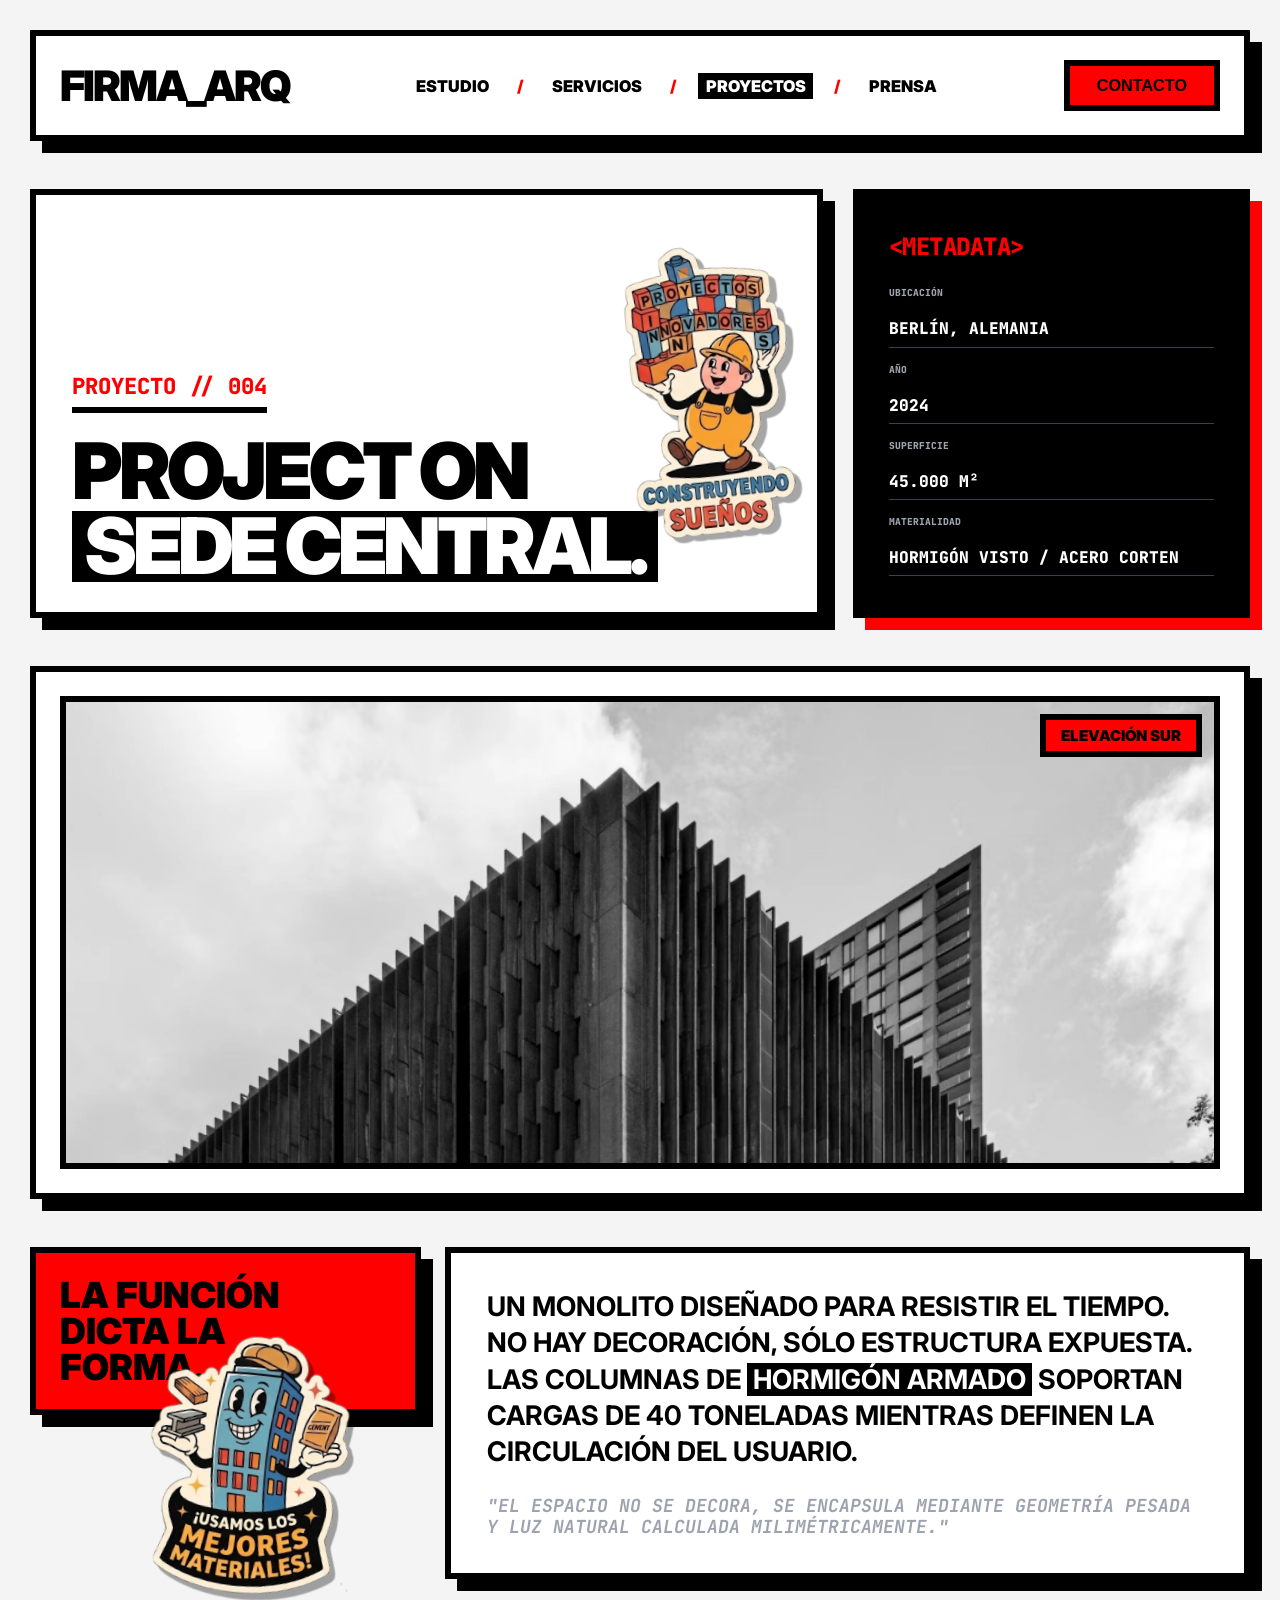
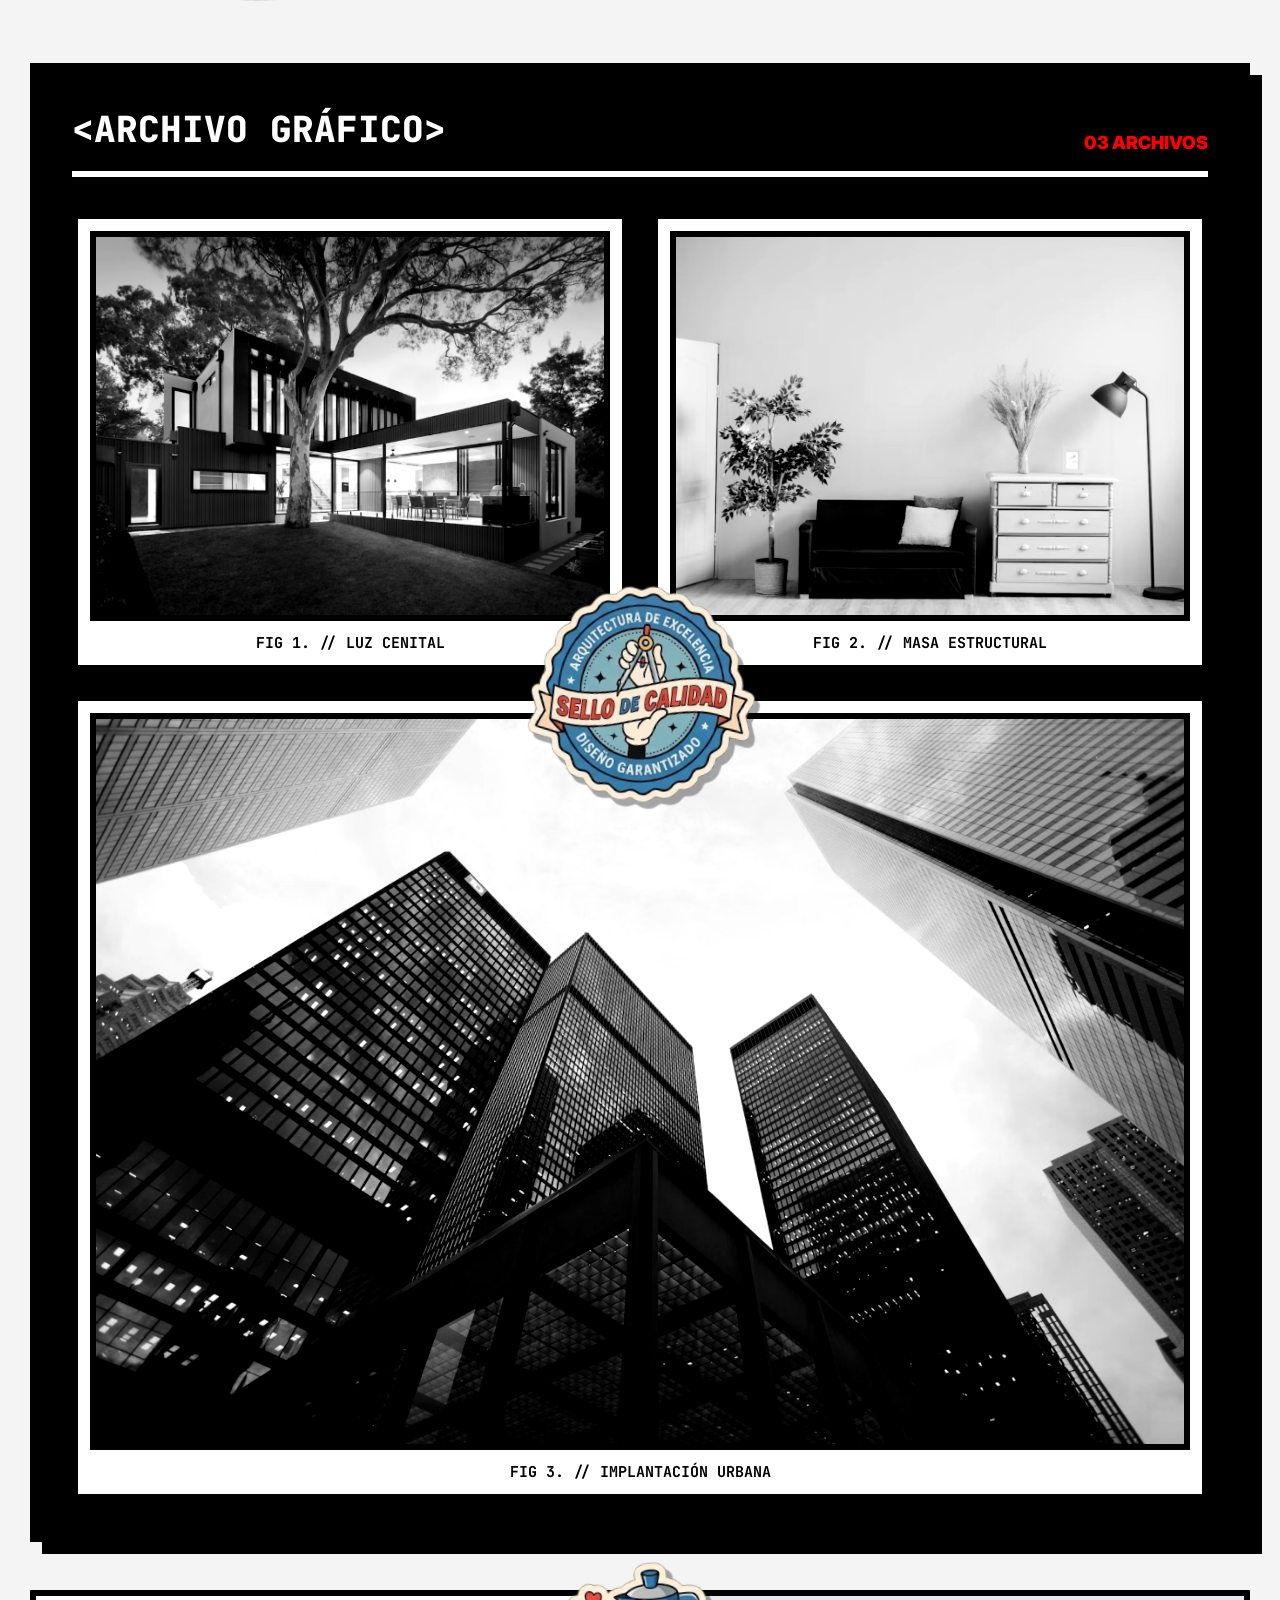
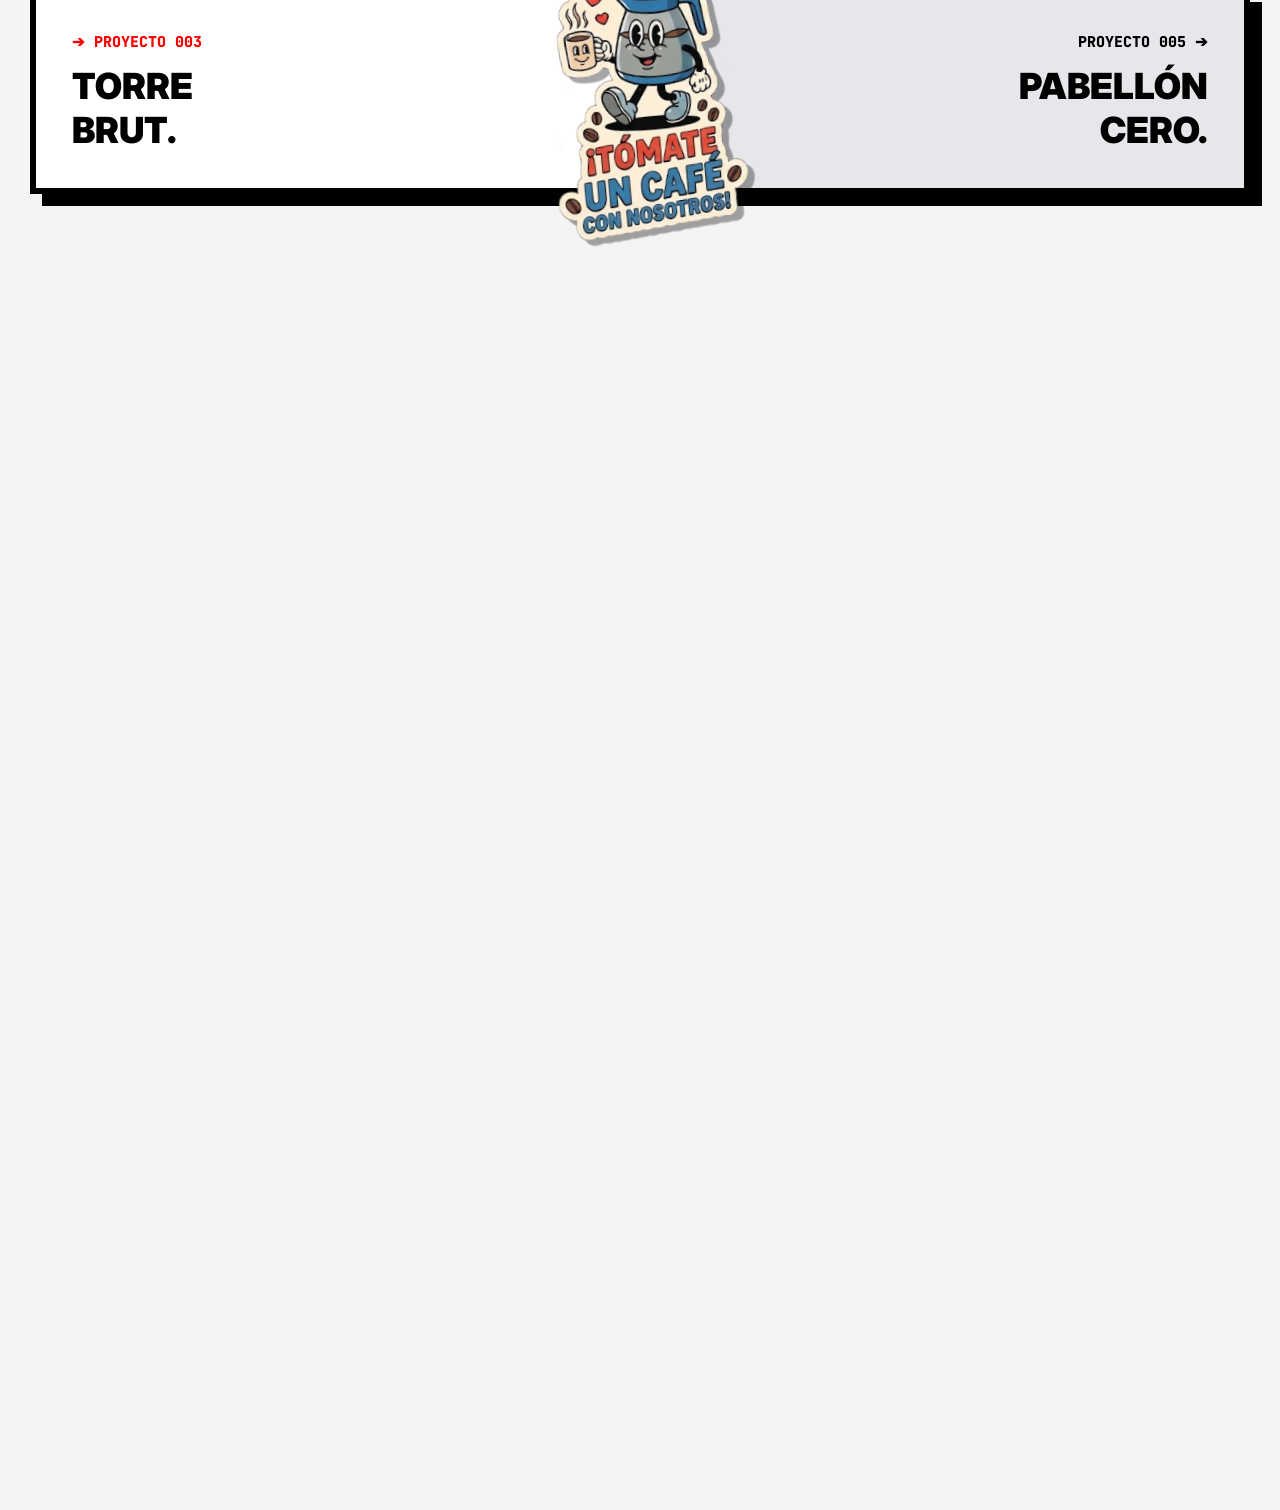
==== ivansanchez-amandajaneiro-p1/html/proyectoFirmaArq.html @ 45f23e9b "Renombrar pagina principal y anadir estilos firma_arq.html -> proyectoFirmaArq.html Anade index.html" ====
<!DOCTYPE html>
<html lang="es">
<head>
    <meta charset="UTF-8">
    <meta name="viewport" content="width=device-width, initial-scale=1.0">
    <title>FIRMA_ARQ // PROJECT ON SEDE CENTRAL</title>
    <link rel="stylesheet" href="../css/firma_arq.css">
    <link rel="icon" type="image/svg+xml" href="../img/favicon.svg">
</head>
<body>

    <!-- CABECERA -->
    <header class="cabecera">
        <h1 class="marca">
            <a href="#">FIRMA_ARQ</a>
        </h1>
        
        <nav class="menu" aria-label="Menú principal">
            <a href="#">ESTUDIO</a>
            <span class="menu-separador" aria-hidden="true">/</span>
            <a href="#">SERVICIOS</a>
            <span class="menu-separador" aria-hidden="true">/</span>
            <a href="#" class="activo">PROYECTOS</a>
            <span class="menu-separador" aria-hidden="true">/</span>
            <a href="#">PRENSA</a>
        </nav>
        
        <button class="boton-contacto">
            CONTACTO
        </button>
    </header>

    <main class="contenido">
        
        <!-- PROYECTO + METADATA -->
        <article class="proyecto-intro">
            <header class="proyecto-portada">
                <span class="proyecto-codigo">PROYECTO // 004</span>
                <h2 class="proyecto-titulo">
                    PROJECT ON<br>
                    <span class="proyecto-subtitulo">SEDE CENTRAL.</span>
                </h2>
            </header>

            <aside class="ficha" aria-label="Ficha técnica del proyecto">
                <h3 class="ficha-titulo">&lt;METADATA&gt;</h3>
                <dl class="ficha-datos">
                    <dt class="ficha-clave">UBICACIÓN</dt>
                    <dd class="ficha-valor">BERLÍN, ALEMANIA</dd>

                    <dt class="ficha-clave">AÑO</dt>
                    <dd class="ficha-valor">2024</dd>

                    <dt class="ficha-clave">SUPERFICIE</dt>
                    <dd class="ficha-valor">45.000 M²</dd>

                    <dt class="ficha-clave">MATERIALIDAD</dt>
                    <dd class="ficha-valor">HORMIGÓN VISTO / ACERO CORTEN</dd>
                </dl>
            </aside>

            <!-- STICKER 1: CONSTRUCTOR -->
            <img src="../img/Constructor.png" alt="Sticker Constructor" class="sticker sticker--constructor">
        </article>

        <!-- FOTOGRAFÍA PANORÁMICA -->
        <section class="panoramica-contenedor">
            <figure class="panoramica">
                <figcaption class="panoramica-etiqueta">
                    ELEVACIÓN SUR
                </figcaption>
                <img src="../img/sede.PNG" alt="Vista exterior Sede Central">
            </figure>
        </section>

        <!-- MANIFIESTO -->
        <section class="manifiesto">
            <header class="manifiesto-destacado">
                <h3 class="manifiesto-lema">LA FUNCIÓN<br>DICTA LA<br>FORMA.</h3>
                <!-- STICKER 2: EDIFICIO -->
                <img src="../img/Edificio.png" alt="Sticker Edificio" class="sticker sticker--edificio">
            </header>
            
            <blockquote class="manifiesto-cuerpo">
                <p class="manifiesto-parrafo">
                    UN MONOLITO DISEÑADO PARA RESISTIR EL TIEMPO. NO HAY DECORACIÓN, SÓLO ESTRUCTURA EXPUESTA. LAS COLUMNAS DE 
                    <strong class="manifiesto-resaltado">HORMIGÓN ARMADO</strong> 
                    SOPORTAN CARGAS DE 40 TONELADAS MIENTRAS DEFINEN LA CIRCULACIÓN DEL USUARIO.
                </p>
                <cite class="manifiesto-cita">
                    "EL ESPACIO NO SE DECORA, SE ENCAPSULA MEDIANTE GEOMETRÍA PESADA Y LUZ NATURAL CALCULADA MILIMÉTRICAMENTE."
                </cite>
            </blockquote>
        </section>

        <!-- GALERÍA TÉCNICA -->
        <section class="galeria">
            <header class="galeria-cabecera">
                <h3 class="galeria-titulo">&lt;ARCHIVO GRÁFICO&gt;</h3>
                <span class="galeria-contador">03 ARCHIVOS</span>
            </header>
            
            <section class="galeria-malla">
                <figure class="galeria-figura">
                    <picture class="aspecto-cuadrado">
                        <img src="../img/fig1.PNG" alt="Interior Brutalista">
                    </picture>
                    <figcaption class="galeria-pie">FIG 1. // LUZ CENITAL</figcaption>
                </figure>
                <figure class="galeria-figura">
                    <picture class="aspecto-cuadrado">
                        <img src="../img/fig2.PNG" alt="Detalle Estructura">
                    </picture>
                    <figcaption class="galeria-pie">FIG 2. // MASA ESTRUCTURAL</figcaption>
                </figure>

                <!-- STICKER 3: SELLO DE CALIDAD -->
                <img src="../img/SelloCalidad.png" alt="Sticker Sello de Calidad" class="sticker sticker--sello">
            </section>
            
            <!-- Foto panorámica inferior -->
            <figure class="galeria-figura">
                <picture class="aspecto-panoramico">
                    <img src="../img/fig3.PNG" alt="Perspectiva Urbana">
                </picture>
                <figcaption class="galeria-pie">FIG 3. // IMPLANTACIÓN URBANA</figcaption>
            </figure>
        </section>

        <!-- NAVEGACIÓN INFERIOR -->
        <nav class="navegacion-proyectos" aria-label="Navegación de proyectos">
            <a href="#" class="enlace-proyecto enlace-anterior">
                <span class="enlace-etiqueta">➔ PROYECTO 003</span>
                <h4 class="enlace-nombre">TORRE<br>BRUT.</h4>
            </a>

            <a href="#" class="enlace-proyecto enlace-siguiente">
                <span class="enlace-etiqueta">PROYECTO 005 ➔</span>
                <h4 class="enlace-nombre">PABELLÓN<br>CERO.</h4>
            </a>

            <!-- STICKER 4: CAFÉ -->
            <img src="../img/Cafe.png" alt="Sticker Café" class="sticker sticker--cafe">
        </nav>

    </main>

</body>
</html>
---- ivansanchez-amandajaneiro-p1/css/firma_arq.css ----
@import url('https://fonts.googleapis.com/css2?family=Inter:wght@700;900&family=JetBrains+Mono:wght@800&display=swap');

:root {
    --negro: #000000;
    --blanco: #FFFFFF;
    --rojo: #FF0000;
    --gris-bg: #f4f4f4;
    --gris-borde: #374151;
    --gris-texto: #9ca3af;
    --borde-brutal: 8px solid var(--negro);
    --sombra-negra: 16px 16px 0px 0px var(--negro);
    --sombra-roja: 16px 16px 0px 0px var(--rojo);
}

* {
    box-sizing: border-box;
    -webkit-font-smoothing: antialiased;
    -moz-osx-font-smoothing: grayscale;
}

body {
    zoom: 0.75; /* Simula la vista de navegador al 75% */
    background-color: var(--gris-bg);
    color: var(--negro);
    font-family: 'Inter', system-ui, -apple-system, sans-serif;
    margin: 0;
    padding: 1rem;
    text-transform: uppercase;
    overflow-x: hidden;
    min-height: 100vh;
    display: flex;
    flex-direction: column;
    gap: 2.5rem;
}

img {
    display: block;
    width: 100%;
    height: 100%;
    object-fit: cover;
    filter: grayscale(100%) contrast(120%);
}

/* <--- ESTILOS GENERALES Y ANIMACIONES DE LOS STICKERS ---> */
img.sticker {
    position: absolute;
    width: auto;
    height: auto;
    border: none !important;
    filter: drop-shadow(8px 8px 0px rgba(0, 0, 0, 0.35)) !important;
    z-index: 30;
    pointer-events: auto;
    cursor: pointer;
    user-select: none;
    transition: transform 0.25s cubic-bezier(0.34, 1.56, 0.64, 1), filter 0.25s ease;
}

img.sticker:hover {
    z-index: 50;
    filter: drop-shadow(14px 14px 0px rgba(0, 0, 0, 0.5)) !important;
}

/* <--- CABECERA PRINCIPAL ---> */
.cabecera {
    width: 100%;
    display: flex;
    flex-direction: column;
    justify-content: space-between;
    align-items: center;
    border: var(--borde-brutal);
    box-shadow: var(--sombra-negra);
    background-color: var(--blanco);
    padding: 1.5rem;
    gap: 1.5rem;
}

.marca {
    font-size: 2.25rem;
    line-height: 1;
    font-weight: 900;
    letter-spacing: -0.05em;
    margin: 0;
}

.marca a {
    text-decoration: none;
    color: inherit;
    transition: color 0.15s ease;
}

.marca a:hover {
    color: var(--rojo);
}

.menu {
    display: flex;
    flex-wrap: wrap;
    justify-content: center;
    align-items: center;
    gap: 1.25rem;
    font-weight: 900;
    font-size: 1.15rem;
}

.menu a {
    text-decoration: none;
    color: inherit;
    padding: 0.25rem 0.6rem;
    transition: background-color 0.15s ease, color 0.15s ease;
}

.menu a:hover {
    background-color: var(--negro);
    color: var(--blanco);
}

.menu a.activo {
    background-color: var(--negro);
    color: var(--blanco);
}

.menu-separador {
    color: var(--rojo);
    font-weight: 900;
}

.boton-contacto {
    background-color: var(--rojo);
    color: var(--negro);
    border: var(--borde-brutal);
    padding: 0.85rem 2.25rem;
    font-weight: 900;
    font-size: 1.35rem;
    cursor: pointer;
    white-space: nowrap;
    box-shadow: none;
    transform: translate(0, 0);
    transition: transform 0.15s ease, box-shadow 0.15s ease;
}

.boton-contacto:hover {
    transform: translate(-4px, -4px);
    box-shadow: 12px 12px 0px 0px var(--negro);
}

/* <--- CONTENEDOR PRINCIPAL ---> */
.contenido {
    width: 100%;
    display: flex;
    flex-direction: column;
    gap: 2.5rem;
    margin-bottom: 9rem;
}

/* <--- SECCIÓN 1: INTRO Y METADATA --->*/
.proyecto-intro {
    position: relative;
    width: 100%;
    display: flex;
    flex-direction: column;
    gap: 2rem;
    align-items: stretch;
}

.proyecto-portada {
    width: 100%;
    border: var(--borde-brutal);
    box-shadow: var(--sombra-negra);
    background-color: var(--blanco);
    padding: 2.5rem 2rem;
    display: flex;
    flex-direction: column;
    justify-content: flex-end;
}

.proyecto-codigo {
    font-family: 'JetBrains Mono', monospace;
    font-size: 1.35rem;
    color: var(--rojo);
    margin-bottom: 2rem;
    font-weight: 900;
    border-bottom: 8px solid var(--negro);
    padding-bottom: 0.5rem;
    display: inline-block;
    width: max-content;
}

.proyecto-titulo {
    font-size: 3.25rem;
    line-height: 0.88;
    font-weight: 900;
    letter-spacing: -0.05em;
    word-break: break-word;
    margin: 0;
}

.proyecto-subtitulo {
    background-color: var(--negro);
    color: var(--blanco);
    padding: 0.1rem 1rem;
    margin-top: 0.5rem;
    display: inline-block;
}

.ficha {
    width: 100%;
    border: var(--borde-brutal);
    box-shadow: var(--sombra-roja);
    background-color: var(--negro);
    color: var(--blanco);
    padding: 2.5rem 2rem;
    display: flex;
    flex-direction: column;
    justify-content: space-between;
    gap: 2rem;
    font-family: 'JetBrains Mono', monospace;
}

.ficha-titulo {
    font-size: 2rem;
    font-weight: 900;
    color: var(--rojo);
    margin: 0;
    letter-spacing: -0.02em;
}

.ficha-datos {
    display: flex;
    flex-direction: column;
    gap: 1.25rem;
    margin: 0;
}

.ficha-clave {
    color: var(--gris-texto);
    display: block;
    font-size: 0.8rem;
    font-weight: 800;
    margin-bottom: 0.25rem;
}

.ficha-valor {
    margin: 0;
    font-size: 1.25rem;
    font-weight: 900;
    border-bottom: 2px solid var(--gris-borde);
    padding-bottom: 0.6rem;
}

/* Sticker Constructor (Escritorio) */
.sticker--constructor {
    width: 315px;
    left: 54%;
    top: 48%;
    translate: -50% -50%;
    transform: rotate(-6deg);
}

.sticker--constructor:hover {
    transform: rotate(-3deg) scale(1.12);
}

/* <--- SECCIÓN 2: PANORÁMICA PRINCIPAL ---> */
.panoramica-contenedor {
    width: 100%;
    border: var(--borde-brutal);
    box-shadow: var(--sombra-negra);
    background-color: var(--blanco);
    padding: 1.25rem;
}

.panoramica {
    width: 100%;
    height: 50vh;
    min-height: 380px;
    position: relative;
    margin: 0;
    border: var(--borde-brutal);
    background-color: var(--blanco);
}

.panoramica img {
    border: none;
}

.panoramica-etiqueta {
    display: none;
    position: absolute;
    top: 1rem;
    right: 1rem;
    background-color: var(--rojo);
    color: var(--negro);
    border: var(--borde-brutal);
    padding: 0.5rem 1.25rem;
    font-size: 1.25rem;
    font-weight: 900;
    z-index: 10;
}

/* <--- SECCIÓN 3: MANIFIESTO ---> */
.manifiesto {
    width: 100%;
    display: grid;
    grid-template-columns: 1fr;
    gap: 2rem;
    align-items: start;
    margin-bottom: 3rem;
}

.manifiesto-destacado {
    position: relative;
    background-color: var(--rojo);
    border: var(--borde-brutal);
    box-shadow: var(--sombra-negra);
    padding: 2rem;
}

.manifiesto-lema {
    font-size: 2.25rem;
    line-height: 1;
    font-weight: 900;
    margin: 0;
}

/* Sticker Edificio (Escritorio) */
.sticker--edificio {
    width: 245px;
    top: calc(100% - 170px);
    right: 20px;
    transform: rotate(6deg);
}

.sticker--edificio:hover {
    transform: rotate(9deg) scale(1.12);
}

.manifiesto-cuerpo {
    background-color: var(--blanco);
    border: var(--borde-brutal);
    box-shadow: var(--sombra-negra);
    padding: 2rem;
    margin: 0;
    font-size: 1.5rem;
    line-height: 1.35;
    font-weight: 700;
}

.manifiesto-parrafo {
    margin: 0 0 2rem 0;
}

.manifiesto-resaltado {
    background-color: var(--negro);
    color: var(--blanco);
    padding: 0 0.5rem;
}

.manifiesto-cita {
    color: var(--gris-texto);
    font-size: 1.25rem;
    line-height: 1.75rem;
    font-family: 'JetBrains Mono', monospace;
    display: block;
}

/* <--- SECCIÓN 4: GALERÍA TÉCNICA ---> */
.galeria {
    position: relative;
    width: 100%;
    background-color: var(--negro);
    border: var(--borde-brutal);
    box-shadow: var(--sombra-negra);
    padding: 1.5rem;
}

.galeria-cabecera {
    display: flex;
    justify-content: space-between;
    align-items: flex-end;
    border-bottom: 8px solid var(--blanco);
    padding-bottom: 1.5rem;
    margin-bottom: 3rem;
}

.galeria-titulo {
    font-family: 'JetBrains Mono', monospace;
    font-size: 1.875rem;
    font-weight: 900;
    color: var(--blanco);
    margin: 0;
}

.galeria-contador {
    display: none;
    color: var(--rojo);
    font-size: 1.5rem;
    font-weight: 900;
}

.galeria-malla {
    position: relative;
    display: grid;
    grid-template-columns: 1fr;
    gap: 2rem;
    margin-bottom: 2rem;
}

.galeria-figura {
    background-color: var(--blanco);
    padding: 1rem;
    border: var(--borde-brutal);
    margin: 0;
    display: flex;
    flex-direction: column;
}

.aspecto-cuadrado {
    display: block;
    aspect-ratio: 4 / 3;
    width: 100%;
}

.aspecto-cuadrado img {
    border: var(--borde-brutal);
}

.aspecto-panoramico {
    display: block;
    aspect-ratio: 21 / 9;
    width: 100%;
}

.aspecto-panoramico img {
    border: var(--borde-brutal);
}

.galeria-pie {
    font-family: 'JetBrains Mono', monospace;
    color: var(--negro);
    margin-top: 1rem;
    font-size: 1.25rem;
    font-weight: 700;
    text-align: center;
}

/* Sticker Sello (Escritorio) */
.sticker--sello {
    width: 220px;
    left: 50%;
    bottom: -1rem;
    translate: -50% 50%;
    transform: rotate(8deg);
}

.sticker--sello:hover {
    transform: rotate(12deg) scale(1.15);
}

/* <--- SECCIÓN 5: NAVEGACIÓN INFERIOR ---> */
.navegacion-proyectos {
    position: relative;
    width: 100%;
    display: grid;
    grid-template-columns: 1fr;
    border-top: var(--borde-brutal);
    border-left: var(--borde-brutal);
    background-color: var(--blanco);
    box-shadow: var(--sombra-negra);
}

.enlace-proyecto {
    border-right: var(--borde-brutal);
    border-bottom: var(--borde-brutal);
    padding: 2rem;
    text-decoration: none;
    color: inherit;
    display: flex;
    flex-direction: column;
    justify-content: center;
    transition: background-color 0.15s ease, color 0.15s ease;
}

.enlace-anterior:hover {
    background-color: var(--negro);
    color: var(--blanco);
}

.enlace-anterior:hover .enlace-nombre {
    text-decoration: underline;
}

.enlace-siguiente {
    background-color: #e5e7eb;
    align-items: flex-end;
    text-align: right;
}

.enlace-siguiente:hover {
    background-color: var(--rojo);
    color: var(--negro);
}

.enlace-etiqueta {
    font-family: 'JetBrains Mono', monospace;
    font-size: 1.25rem;
    margin-bottom: 1rem;
    font-weight: 900;
}

.enlace-anterior .enlace-etiqueta {
    color: var(--rojo);
}

.enlace-siguiente .enlace-etiqueta {
    color: var(--negro);
}

.enlace-nombre {
    font-size: 1.875rem;
    font-weight: 900;
    margin: 0;
    word-break: break-word;
}

/* Sticker Café (Escritorio) */
.sticker--cafe {
    width: 235px;
    left: 50%;
    bottom: -115px;
    translate: -50% 0;
    transform: rotate(-5deg);
}

.sticker--cafe:hover {
    transform: rotate(-2deg) scale(1.15);
}

/* <--- RESPONSIVE DE CONTENIDO (TABLETS Y ESCRITORIO) ---> */
@media (min-width: 768px) {
    body { padding: 1.5rem; }
    .cabecera { padding: 2rem; }
    .marca { font-size: 3rem; }
    .menu { gap: 1.75rem; font-size: 1.35rem; }
    .boton-contacto { font-size: 1.35rem; }
    .proyecto-codigo { font-size: 1.5rem; }
    .proyecto-titulo { font-size: 4.5rem; }
    .panoramica-contenedor { padding: 1.5rem; }
    .panoramica { height: 70vh; }
    .panoramica-etiqueta { display: block; }
    .manifiesto-lema { font-size: 3rem; }
    .manifiesto-cuerpo { font-size: 1.875rem; }
    .manifiesto-cita { font-size: 1.5rem; }
    .galeria-cabecera .galeria-titulo { font-size: 3rem; }
    .galeria-contador { display: block; }
    .navegacion-proyectos { grid-template-columns: repeat(2, minmax(0, 1fr)); }
    .enlace-nombre { font-size: 2.25rem; }
}

@media (min-width: 1024px) {
    body { padding: 2.5rem; gap: 4rem; }
    .contenido { gap: 4rem; }
    .marca { font-size: 3.5rem; }
    .proyecto-intro { flex-direction: row; gap: 2.5rem; }
    .proyecto-portada { width: 66.666667%; padding: 4rem 3rem 2.5rem 3rem; }
    .proyecto-codigo { font-size: 1.85rem; }
    .proyecto-titulo { font-size: 6.5rem; }
    .ficha { width: 33.333333%; padding: 3rem 2.5rem; }
    .ficha-valor { font-size: 1.35rem; }
    .panoramica-contenedor { padding: 2rem; }
    .manifiesto { grid-template-columns: repeat(12, minmax(0, 1fr)); }
    .manifiesto-destacado { grid-column: span 4 / span 4; }
    .manifiesto-cuerpo { grid-column: span 8 / span 8; padding: 3rem; font-size: 2.25rem; }
    .galeria { padding: 3rem; }
    .galeria-malla { grid-template-columns: repeat(2, minmax(0, 1fr)); }
    .enlace-proyecto { padding: 3rem; }
    .enlace-nombre { font-size: 3rem; }
}

@media (min-width: 1280px) {
    .cabecera { flex-direction: row; }
}

/* <--- RESPONSIVE STICKERS: TABLETS (hasta 1023px) ---> */
@media (max-width: 1023px) {
    .sticker--constructor {
        width: 170px;
        left: auto;
        right: 10px;
        top: 38%;
        translate: 0 -50%;
        transform: rotate(-4deg);
    }
    .sticker--edificio {
        width: 160px;
        top: calc(100% - 90px);
        right: 15px;
    }
    .sticker--sello {
        width: 140px;
        bottom: -0.5rem;
    }
    .sticker--cafe {
        width: 150px;
        bottom: -60px;
    }
}

/* <--- RESPONSIVE STICKERS: MÓVILES (hasta 640px) ---> */
@media (max-width: 640px) {
    .sticker--constructor {
        width: 125px;
        right: 5px;
        top: auto;
        bottom: -20px;
        translate: 0 0;
        transform: rotate(-5deg);
    }
    .sticker--edificio {
        width: 120px;
        top: calc(100% - 60px);
        right: 10px;
    }
    .sticker--sello {
        width: 105px;
        bottom: -0.5rem;
    }
    .sticker--cafe {
        width: 115px;
        bottom: -45px;
    }
    .contenido {
        margin-bottom: 5rem;
    }
}
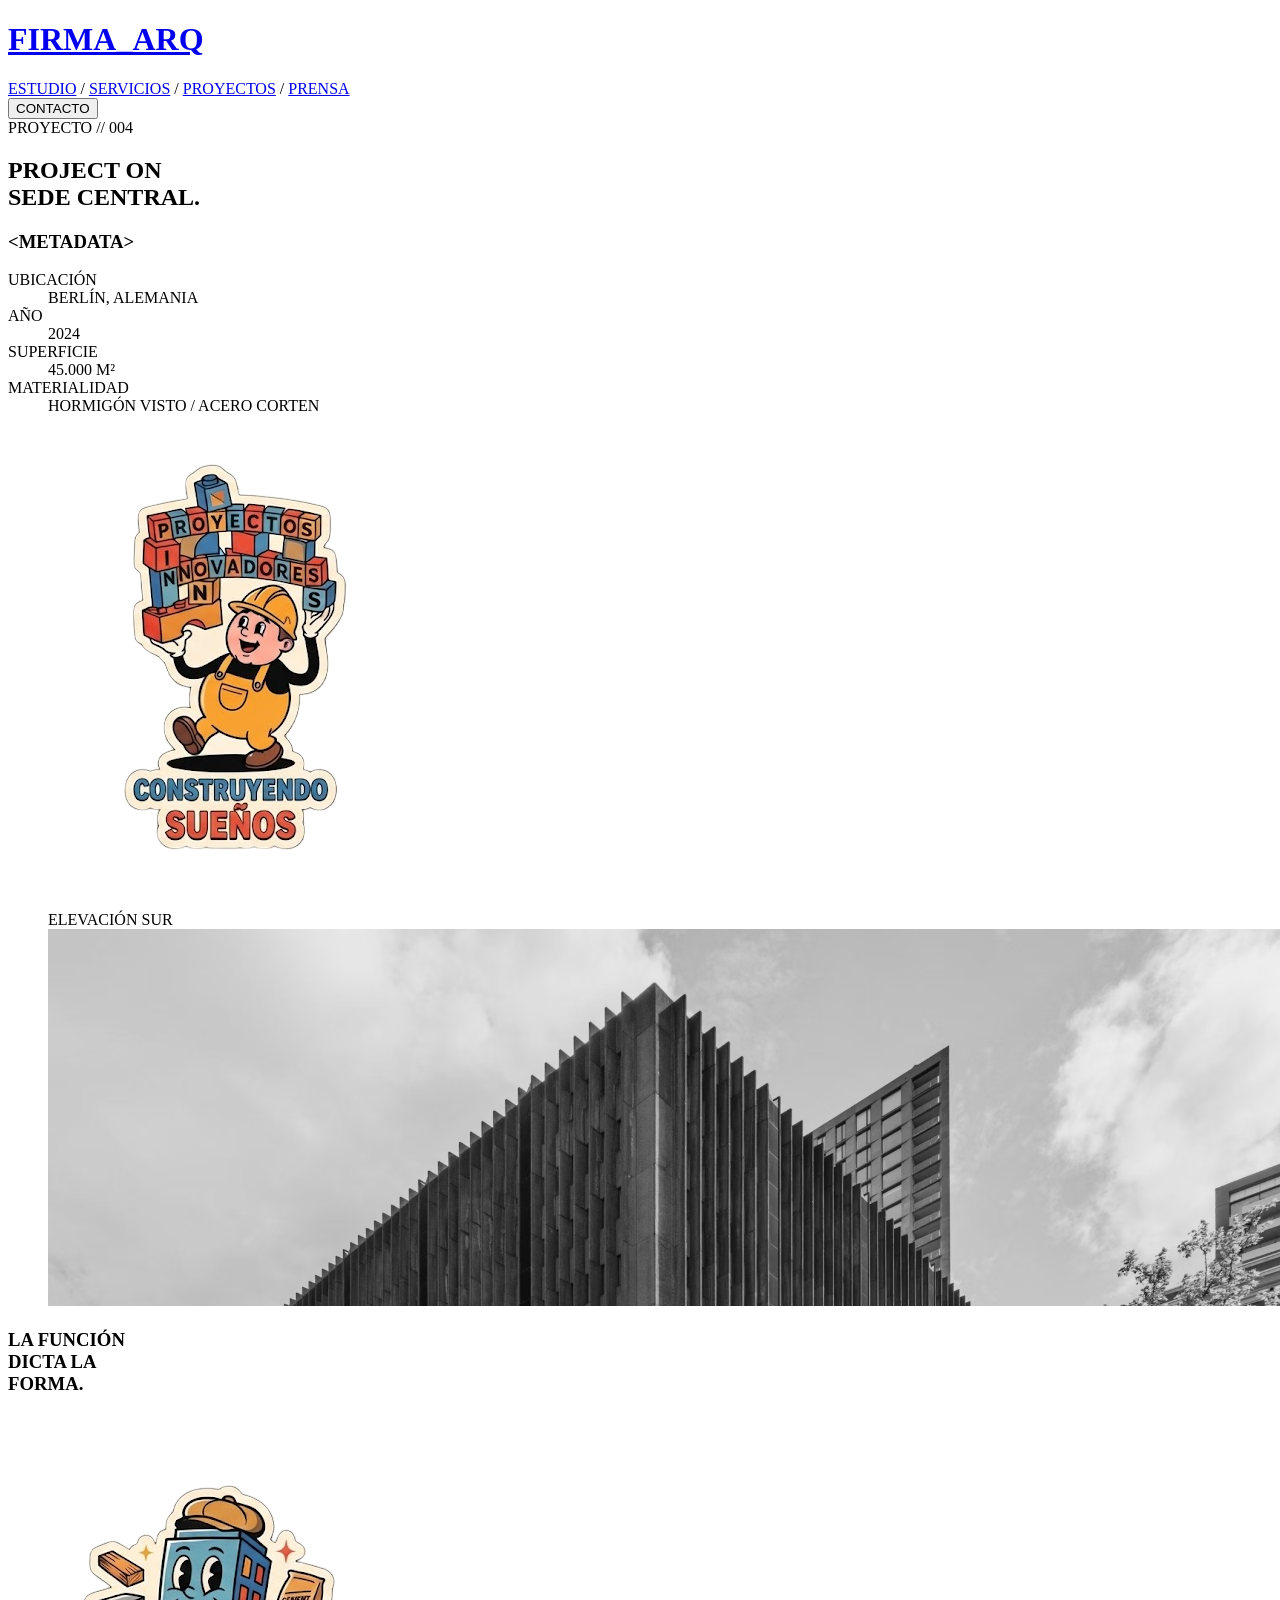
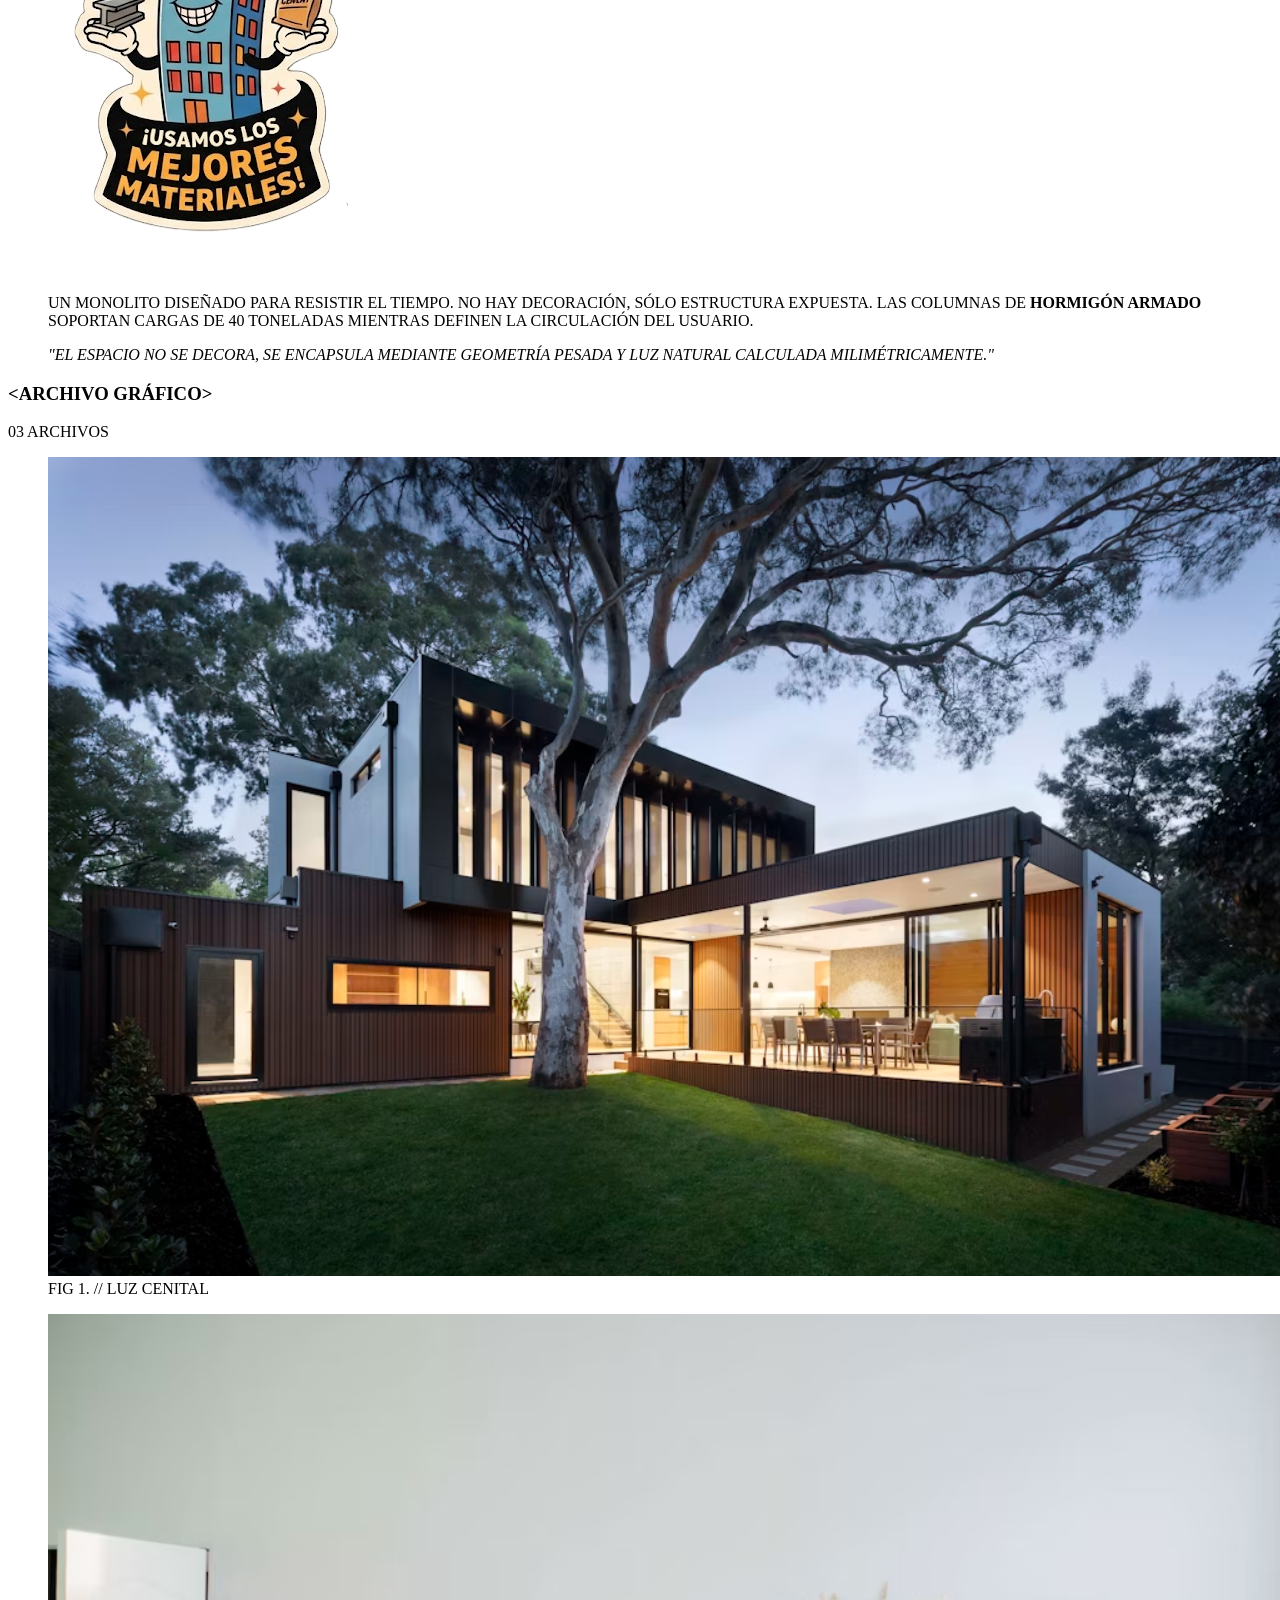
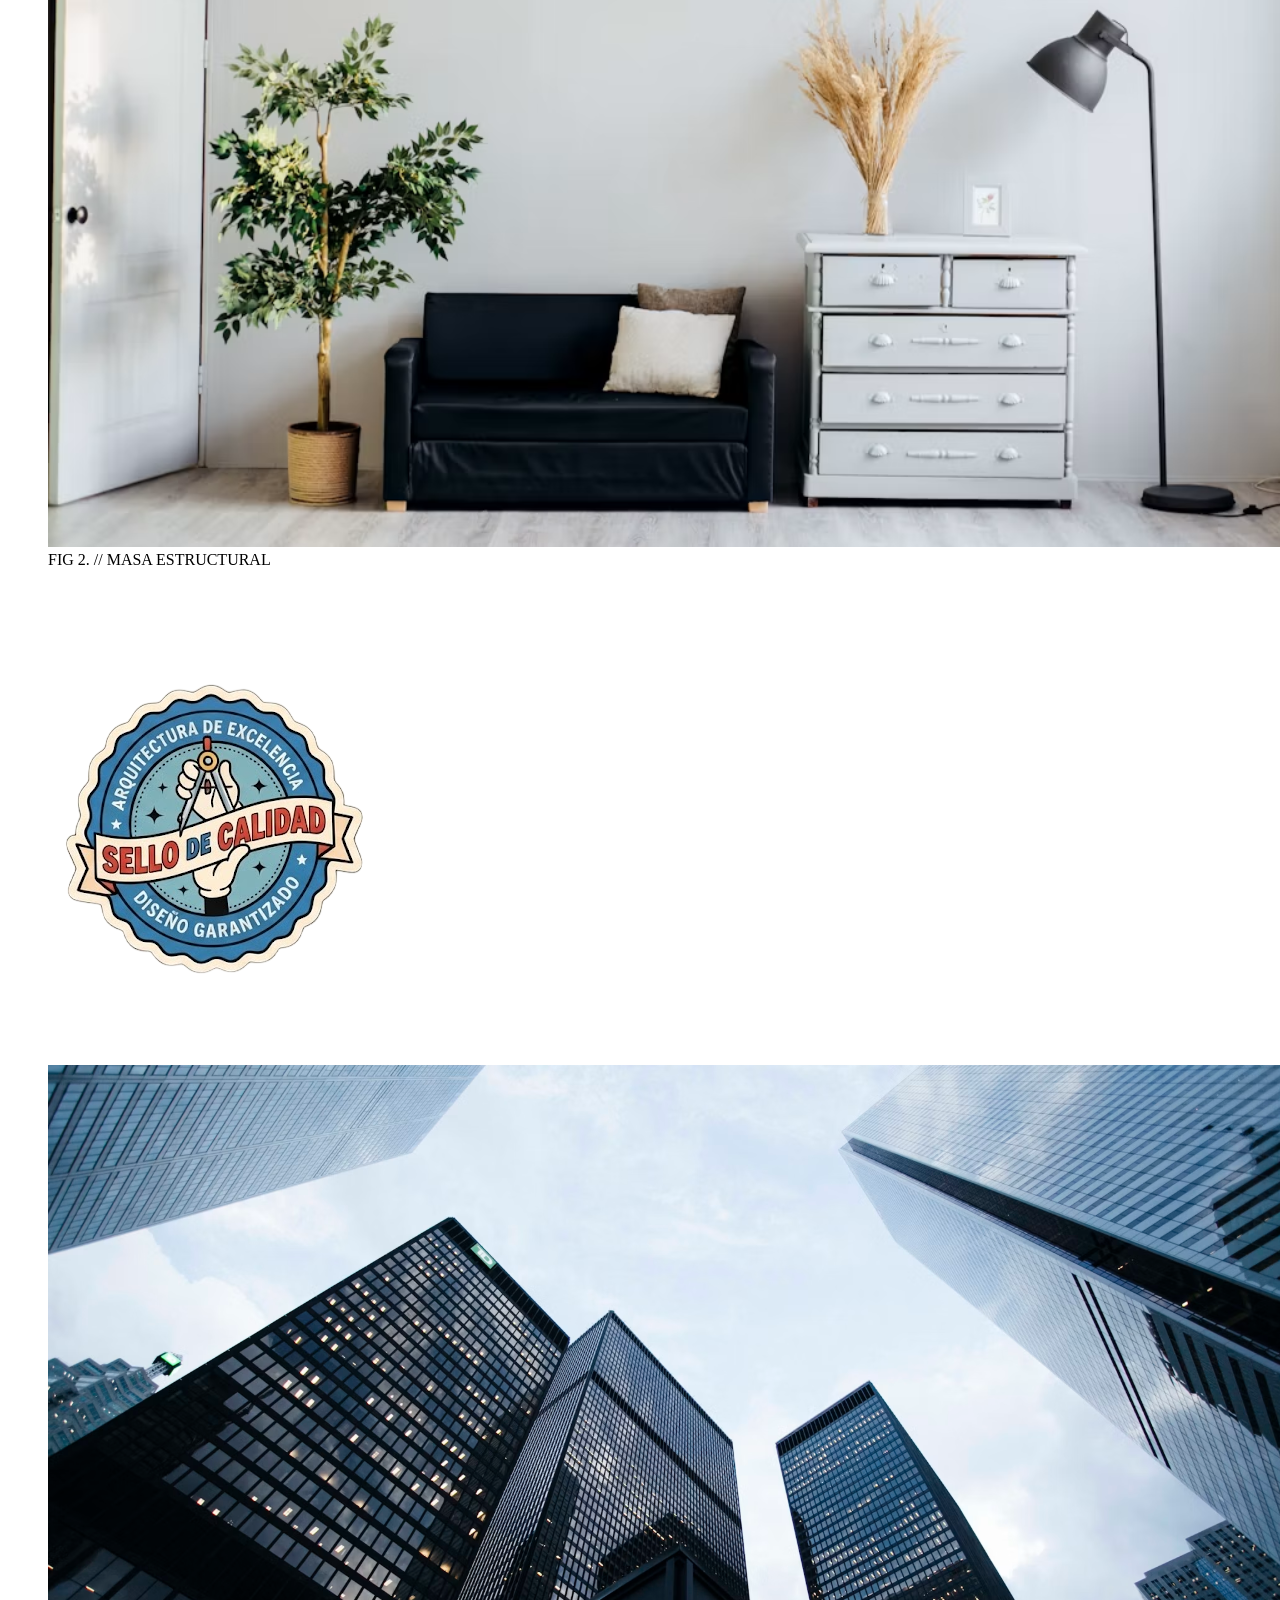
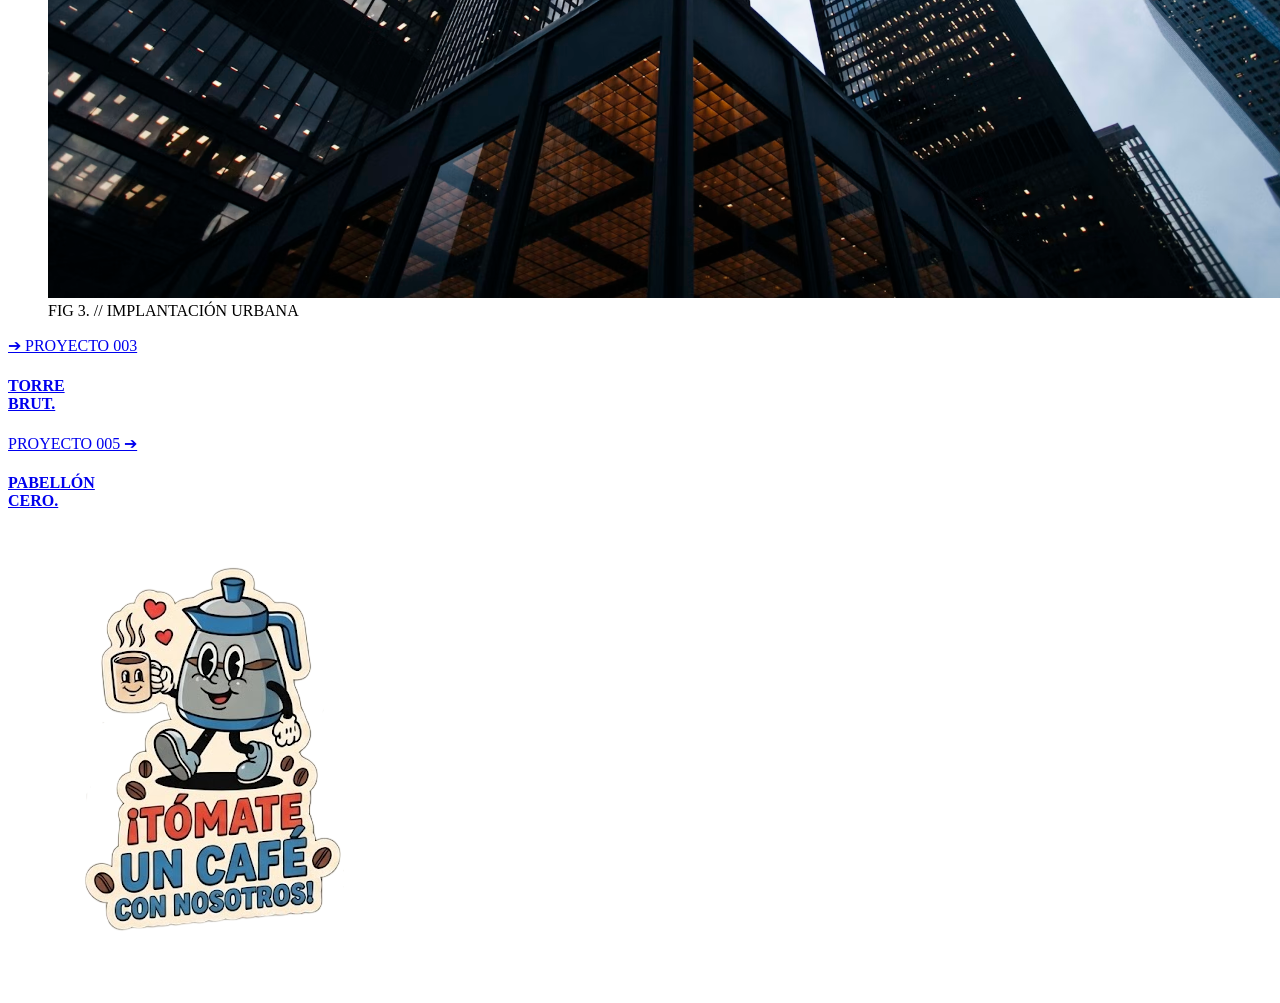
==== commit 4ca7c914: "Actualización del html de página de proyecto El sticker del café lleva a arriba de la web El botón " ====
--- a/ivansanchez-amandajaneiro-p1/html/proyectoFirmaArq.html
+++ b/ivansanchez-amandajaneiro-p1/html/proyectoFirmaArq.html
@@ -4,15 +4,15 @@
     <meta charset="UTF-8">
     <meta name="viewport" content="width=device-width, initial-scale=1.0">
     <title>FIRMA_ARQ // PROJECT ON SEDE CENTRAL</title>
-    <link rel="stylesheet" href="../css/firma_arq.css">
+    <link rel="stylesheet" href="../css/proyectoFirma_Arq.css">
     <link rel="icon" type="image/svg+xml" href="../img/favicon.svg">
 </head>
 <body>
 
     <!-- CABECERA -->
-    <header class="cabecera">
+    <header class="cabecera" id="arriba">
         <h1 class="marca">
-            <a href="#">FIRMA_ARQ</a>
+            <a href="../html/index.html">FIRMA_ARQ</a>
         </h1>
         
         <nav class="menu" aria-label="Menú principal">
@@ -140,10 +140,12 @@
             </a>
 
             <!-- STICKER 4: CAFÉ -->
-            <img src="../img/Cafe.png" alt="Sticker Café" class="sticker sticker--cafe">
+             <a href="#arriba" aria-label="Volver arriba">
+                <img src="../img/Cafe.png" alt="Sticker Café" class="sticker sticker--cafe">
+             </a>
         </nav>
 
     </main>
 
 </body>
-</html>+</html>
